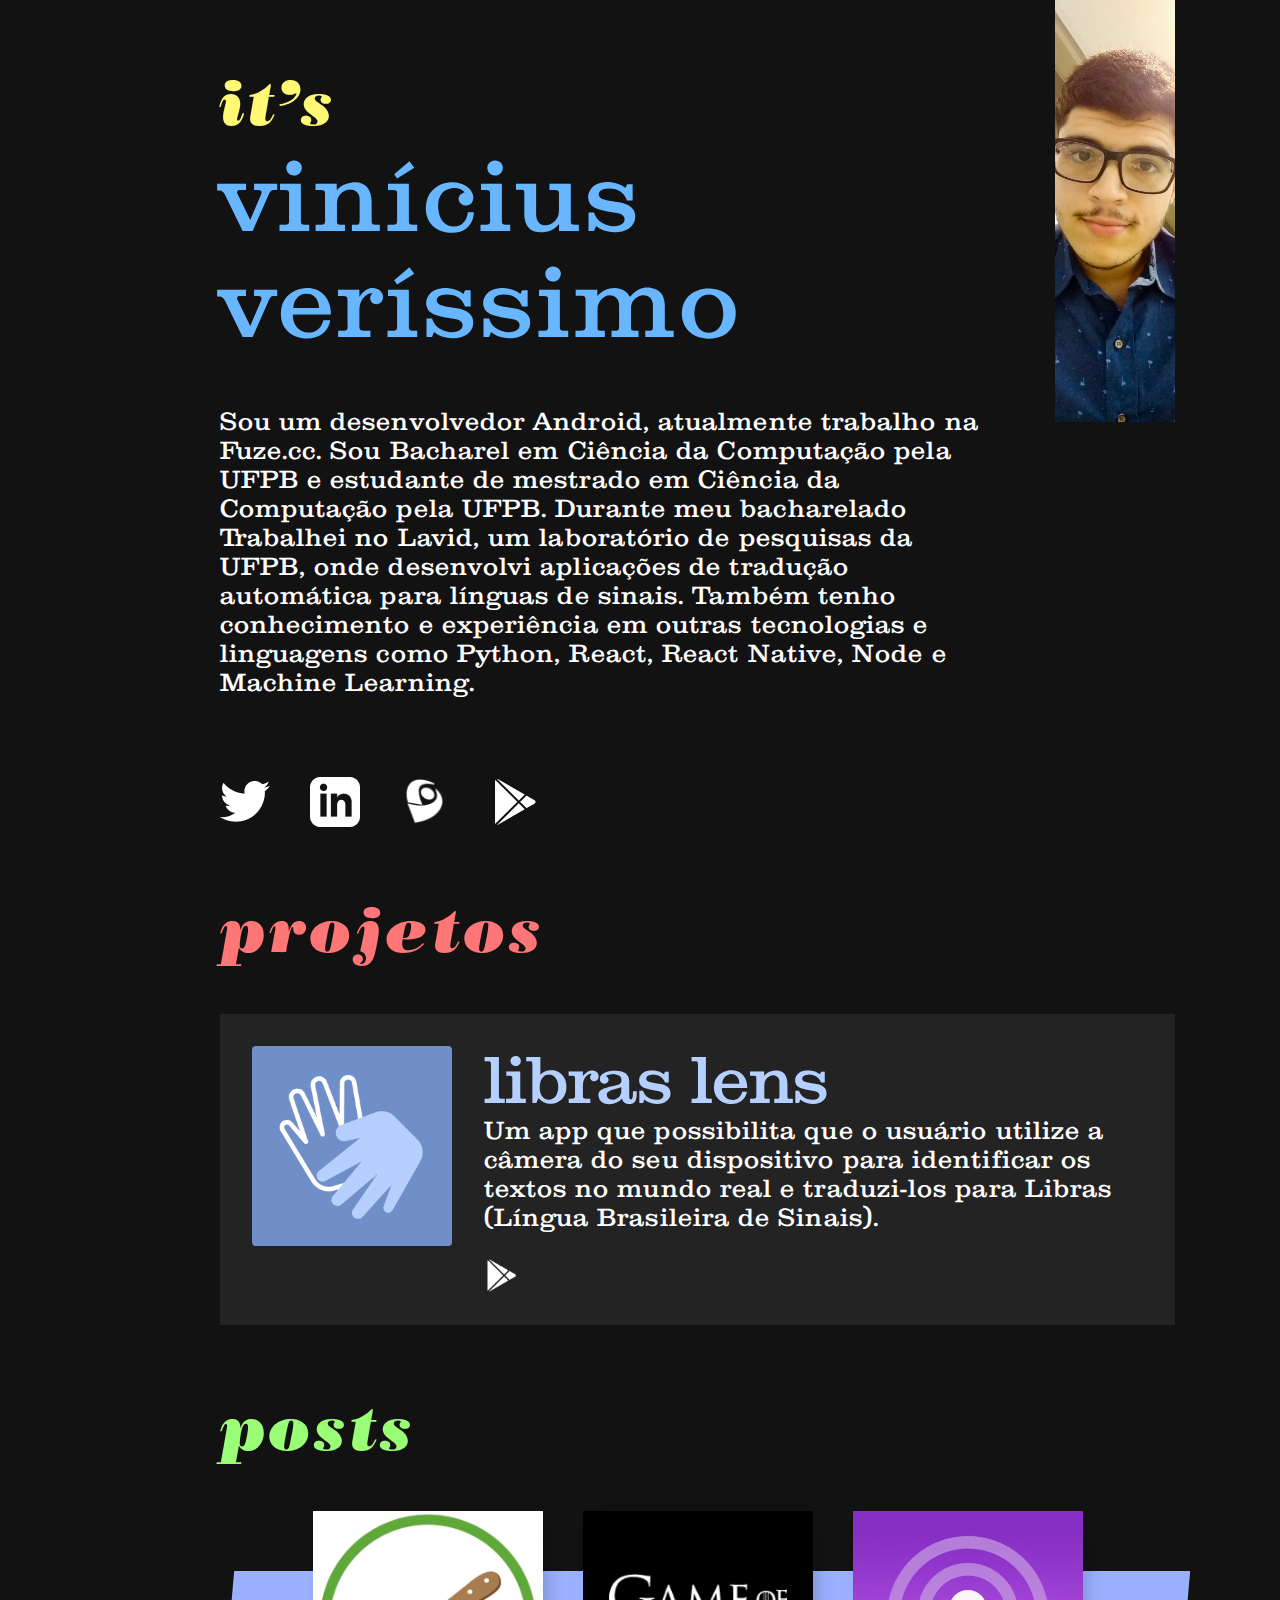
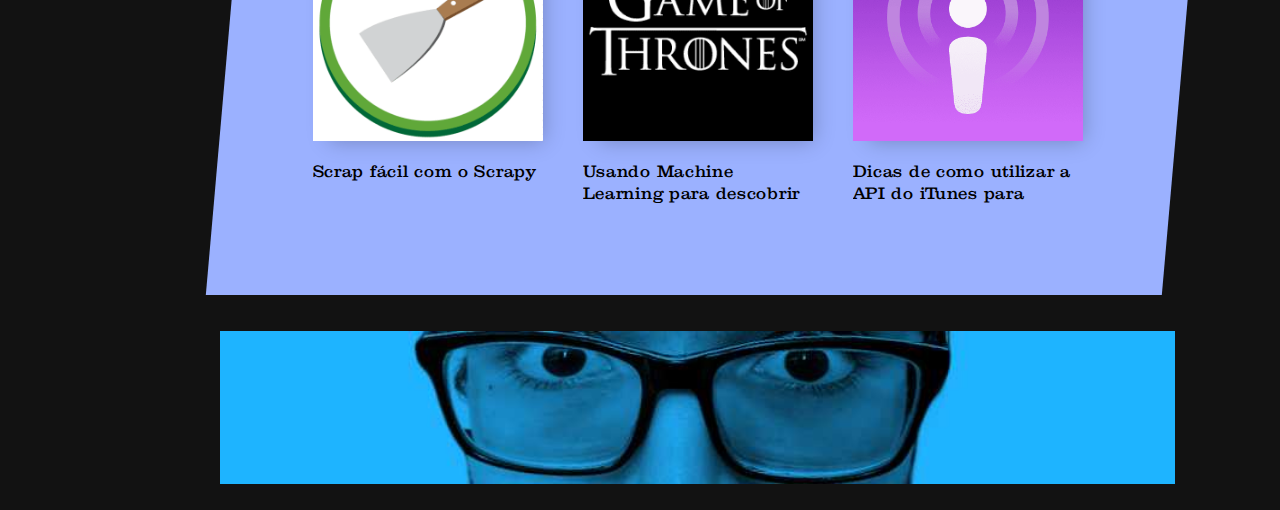
==== index.html @ 345290d4 "Update" ====
<!DOCTYPE html><html lang="pt-BR"><head><meta charSet="utf-8"/><meta http-equiv="x-ua-compatible" content="ie=edge"/><meta name="viewport" content="width=device-width, initial-scale=1, shrink-to-fit=no"/><style data-href="/styles.333ca7bdff7288436806.css">html{-ms-text-size-adjust:100%;-webkit-text-size-adjust:100%;font:112.5%/1.45em georgia,serif,sans-serif;box-sizing:border-box;overflow-y:scroll}body{margin:0;-webkit-font-smoothing:antialiased;-moz-osx-font-smoothing:grayscale;color:rgba(0,0,0,.8);font-family:georgia,serif;font-weight:400;word-wrap:break-word;-webkit-font-kerning:normal;font-kerning:normal;-ms-font-feature-settings:"kern","liga","clig","calt";font-feature-settings:"kern","liga","clig","calt";background-color:#121212}article,aside,details,figcaption,figure,footer,header,main,menu,nav,section,summary{display:block}audio,canvas,progress,video{display:inline-block}audio:not([controls]){display:none;height:0}progress{vertical-align:baseline}[hidden],template{display:none}a{background-color:transparent;-webkit-text-decoration-skip:objects}a:active,a:hover{outline-width:0}abbr[title]{border-bottom:1px dotted rgba(0,0,0,.5);cursor:help;text-decoration:none}b,strong{font-weight:inherit;font-weight:bolder}dfn{font-style:italic}h1{padding:0;margin:0 0 1.45rem;color:inherit;font-family:-apple-system,BlinkMacSystemFont,Segoe UI,Roboto,Oxygen,Ubuntu,Cantarell,Fira Sans,Droid Sans,Helvetica Neue,sans-serif;font-weight:700;text-rendering:optimizeLegibility;font-size:2.25rem;line-height:1.1}mark{background-color:#ff0;color:#000}small{font-size:80%}sub,sup{font-size:75%;line-height:0;position:relative;vertical-align:baseline}sub{bottom:-.25em}sup{top:-.5em}img{border-style:none;max-width:100%;padding:0;margin:0 0 1.45rem}svg:not(:root){overflow:hidden}code,kbd,pre,samp{font-family:monospace;font-size:1em}figure{padding:0;margin:0 0 1.45rem}hr{box-sizing:content-box;overflow:visible;padding:0;margin:0 0 calc(1.45rem - 1px);background:rgba(0,0,0,.2);border:none;height:1px}button,input,optgroup,select,textarea{font:inherit;margin:0}optgroup{font-weight:700}button,input{overflow:visible}button,select{text-transform:none}[type=reset],[type=submit],button,html [type=button]{-webkit-appearance:button}[type=button]::-moz-focus-inner,[type=reset]::-moz-focus-inner,[type=submit]::-moz-focus-inner,button::-moz-focus-inner{border-style:none;padding:0}[type=button]:-moz-focusring,[type=reset]:-moz-focusring,[type=submit]:-moz-focusring,button:-moz-focusring{outline:1px dotted ButtonText}fieldset{border:1px solid silver;padding:0;margin:0 0 1.45rem}legend{box-sizing:border-box;color:inherit;display:table;max-width:100%;padding:0;white-space:normal}textarea{overflow:auto}[type=checkbox],[type=radio]{box-sizing:border-box;padding:0}[type=number]::-webkit-inner-spin-button,[type=number]::-webkit-outer-spin-button{height:auto}[type=search]{-webkit-appearance:textfield;outline-offset:-2px}[type=search]::-webkit-search-cancel-button,[type=search]::-webkit-search-decoration{-webkit-appearance:none}::-webkit-input-placeholder{color:inherit;opacity:.54}::-webkit-file-upload-button{-webkit-appearance:button;font:inherit}*,:after,:before{box-sizing:inherit}h2{font-size:1.62671rem}h2,h3{padding:0;margin:0 0 1.45rem;color:inherit;font-family:-apple-system,BlinkMacSystemFont,Segoe UI,Roboto,Oxygen,Ubuntu,Cantarell,Fira Sans,Droid Sans,Helvetica Neue,sans-serif;font-weight:700;text-rendering:optimizeLegibility;line-height:1.1}h3{font-size:1.38316rem}h4{font-size:1rem}h4,h5{padding:0;margin:0 0 1.45rem;color:inherit;font-family:-apple-system,BlinkMacSystemFont,Segoe UI,Roboto,Oxygen,Ubuntu,Cantarell,Fira Sans,Droid Sans,Helvetica Neue,sans-serif;font-weight:700;text-rendering:optimizeLegibility;line-height:1.1}h5{font-size:.85028rem}h6{color:inherit;font-family:-apple-system,BlinkMacSystemFont,Segoe UI,Roboto,Oxygen,Ubuntu,Cantarell,Fira Sans,Droid Sans,Helvetica Neue,sans-serif;font-weight:700;text-rendering:optimizeLegibility;font-size:.78405rem;line-height:1.1}h6,hgroup{padding:0;margin:0 0 1.45rem}ol,ul{padding:0;margin:0 0 1.45rem 1.45rem;list-style-position:outside;list-style-image:none}dd,dl,p{padding:0}dd,dl,p,pre{margin:0 0 1.45rem}pre{font-size:.85rem;line-height:1.42;background:rgba(0,0,0,.04);border-radius:3px;overflow:auto;word-wrap:normal;padding:1.45rem}table{padding:0;margin:0 0 1.45rem;font-size:1rem;line-height:1.45rem;border-collapse:collapse;width:100%}blockquote{padding:0;margin:0 1.45rem 1.45rem}address,form,iframe,noscript{padding:0;margin:0 0 1.45rem}b,dt,strong,th{font-weight:700}li{margin-bottom:.725rem}ol li,ul li{padding-left:0}li>ol,li>ul{margin-left:1.45rem;margin-bottom:.725rem;margin-top:.725rem}blockquote :last-child,li :last-child,p :last-child{margin-bottom:0}li>p{margin-bottom:.725rem}code,kbd,samp{font-size:.85rem;line-height:1.45rem}abbr,acronym{border-bottom:1px dotted rgba(0,0,0,.5);cursor:help}td,th,thead{text-align:left}td,th{border-bottom:1px solid rgba(0,0,0,.12);font-feature-settings:"tnum";-moz-font-feature-settings:"tnum";-ms-font-feature-settings:"tnum";-webkit-font-feature-settings:"tnum";padding:.725rem .96667rem calc(.725rem - 1px)}td:first-child,th:first-child{padding-left:0}td:last-child,th:last-child{padding-right:0}code,tt{background-color:rgba(0,0,0,.04);border-radius:3px;font-family:SFMono-Regular,Consolas,Roboto Mono,Droid Sans Mono,Liberation Mono,Menlo,Courier,monospace;padding:.2em 0}pre code{background:none;line-height:1.42}code:after,code:before,tt:after,tt:before{letter-spacing:-.2em;content:" "}pre code:after,pre code:before,pre tt:after,pre tt:before{content:""}@media only screen and (max-width:480px){html{font-size:100%}}@font-face{font-family:BodoniPosterItalic;src:url(/static/Bodoni-Poster-Italic-384a50cfab0bea396c1a56c408af8485.otf)}@font-face{font-family:Clarendon;src:url(/static/Clarendon-Regular-7520a06ad78dbfb30cefdda76f27f235.otf)}.title{font-family:BodoniPosterItalic;font-size:64px;letter-spacing:.045em;margin-top:75px;margin-bottom:0}@media (max-width:770px){.title{font-size:10vw}}.description{font-family:Clarendon;font-style:normal;font-weight:500;font-size:24px;line-height:29px;letter-spacing:.045em;color:#fff;margin-top:50px;padding-right:75px}.header-container{display:flex;margin-right:85px;margin-left:200px;flex-direction:row-reverse}.content-container{display:inline-block}.photo{width:100%;height:100%;max-width:220px}.social-logo-container{display:flex;justify-content:left;flex-direction:row;flex-flow:row;flex-wrap:wrap;margin-top:60px}.content-section{margin-left:200px;margin-right:85px}.projects-container{display:flex;flex-direction:column}.posts-layout{width:100%;position:relative}.posts-background{width:100%;height:90%;background-color:#9bb1ff;position:absolute;top:100px;transform:rotate(-1deg);transform:skewX(-5deg)}.posts-container{padding-top:20px;padding-left:20px;padding-right:20px;display:flex;flex-direction:row;flex-wrap:wrap;justify-content:center}.footer-image{margin-top:100px}@media (max-width:770px){.photo{display:none}.header-container{margin-right:0;margin-left:20px}.description{font-size:5vw;line-height:5vw;padding-right:20px}.content-section{margin-left:20px;margin-right:20px}.posts-background{transform:skewX(-2deg)}}.name{font-family:Clarendon;font-style:normal;font-weight:500;font-size:96px;letter-spacing:.045em;margin-bottom:0}@media (max-width:770px){.name{font-size:14vw}}.social-logo{width:50px;height:100%;margin-right:40px;align-self:center;margin-top:20px}.social-logo:hover{cursor:pointer}.project-container{background-color:#232323;padding:32px;width:100%;margin-top:42px;justify-content:left}.project-image{width:200px;height:100%;float:left;margin-right:32px;margin-bottom:32px}.project-title{font-size:64px;margin-bottom:0}.project-description,.project-title{font-family:Clarendon;font-style:normal;font-weight:500}.project-description{font-size:24px;line-height:29px;letter-spacing:.045em;color:#fff}.project-source-logo{width:35px;height:35px}@media (max-width:770px){.project-container{flex-direction:column;align-items:center;justify-content:center;flex-wrap:wrap}.project-description-container{margin-left:0;margin-top:20px;width:100%}.project-title{font-size:10vw}.project-description{font-size:5vw;line-height:5vw;padding-right:20px}}.post-container{margin:20px 20px 0;text-decoration:none;position:relative}.post-container:hover{cursor:pointer}.post-cover{width:230px;height:230px;background-color:grey;box-shadow:8px 8px 20px -8px rgba(0,0,0,.25);overflow:hidden}.post-title{font-family:Clarendon;font-style:normal;font-weight:500;font-size:16px;line-height:22px;letter-spacing:.045em;color:#000;max-width:230px;max-height:44px;overflow:hidden;max-lines:2;margin-top:20px}</style><meta name="generator" content="Gatsby 2.24.67"/><title data-react-helmet="true">Portfolio | Vinícius Veríssimo</title><meta data-react-helmet="true" name="description" content="Esse é o meu site!"/><meta data-react-helmet="true" property="og:title" content="Portfolio"/><meta data-react-helmet="true" property="og:description" content="Esse é o meu site!"/><meta data-react-helmet="true" property="og:type" content="website"/><meta data-react-helmet="true" property="og:image" content="./images/footer.jpg"/><meta data-react-helmet="true" name="twitter:card" content="summary"/><meta data-react-helmet="true" name="twitter:creator" content="@vnicius"/><meta data-react-helmet="true" name="twitter:title" content="Portfolio"/><meta data-react-helmet="true" name="twitter:description" content="Esse é o meu site!"/><meta data-react-helmet="true" name="twitter:image" content="./images/footer.jpg"/><link rel="manifest" href="/manifest.webmanifest" crossorigin="anonymous"/><meta name="theme-color" content="#67B6FF"/><link rel="apple-touch-icon" sizes="48x48" href="/icons/icon-48x48.png"/><link rel="apple-touch-icon" sizes="72x72" href="/icons/icon-72x72.png"/><link rel="apple-touch-icon" sizes="96x96" href="/icons/icon-96x96.png"/><link rel="apple-touch-icon" sizes="144x144" href="/icons/icon-144x144.png"/><link rel="apple-touch-icon" sizes="192x192" href="/icons/icon-192x192.png"/><link rel="apple-touch-icon" sizes="256x256" href="/icons/icon-256x256.png"/><link rel="apple-touch-icon" sizes="384x384" href="/icons/icon-384x384.png"/><link rel="apple-touch-icon" sizes="512x512" href="/icons/icon-512x512.png"/><link as="script" rel="preload" href="/webpack-runtime-04c474b0927e4228d4e1.js"/><link as="script" rel="preload" href="/framework-d066f55745d479a55fde.js"/><link as="script" rel="preload" href="/app-652fd3df6da5a3348ed2.js"/><link as="script" rel="preload" href="/styles-e9d24b1846c7d6eb9685.js"/><link as="script" rel="preload" href="/commons-d973b91bb8f53f38789a.js"/><link as="script" rel="preload" href="/component---src-pages-index-js-4b599b52a8da92077d43.js"/><link as="fetch" rel="preload" href="/page-data/index/page-data.json" crossorigin="anonymous"/><link as="fetch" rel="preload" href="/page-data/sq/d/2773259851.json" crossorigin="anonymous"/><link as="fetch" rel="preload" href="/page-data/sq/d/2843918500.json" crossorigin="anonymous"/><link as="fetch" rel="preload" href="/page-data/sq/d/32046230.json" crossorigin="anonymous"/><link as="fetch" rel="preload" href="/page-data/sq/d/3649515864.json" crossorigin="anonymous"/><link as="fetch" rel="preload" href="/page-data/app-data.json" crossorigin="anonymous"/></head><body><div id="___gatsby"><div style="outline:none" tabindex="-1" id="gatsby-focus-wrapper"><div style="margin:0 auto;width:100%;padding:0 1.0875rem 1.45rem"><main><div class="header-container"><div class="photo gatsby-image-wrapper" style="position:relative;overflow:hidden"><div aria-hidden="true" style="width:100%;padding-bottom:350.9090909090909%"></div><img aria-hidden="true" src="[data-uri]" alt="" style="position:absolute;top:0;left:0;width:100%;height:100%;object-fit:cover;object-position:center;opacity:1;transition-delay:500ms"/><noscript><picture><source srcset="/static/d12061aaab36b1bff3058479280f980b/22d64/photo.jpg 55w,
/static/d12061aaab36b1bff3058479280f980b/31709/photo.jpg 110w,
/static/d12061aaab36b1bff3058479280f980b/0dc33/photo.jpg 220w" sizes="(max-width: 220px) 100vw, 220px" /><img loading="lazy" sizes="(max-width: 220px) 100vw, 220px" srcset="/static/d12061aaab36b1bff3058479280f980b/22d64/photo.jpg 55w,
/static/d12061aaab36b1bff3058479280f980b/31709/photo.jpg 110w,
/static/d12061aaab36b1bff3058479280f980b/0dc33/photo.jpg 220w" src="/static/d12061aaab36b1bff3058479280f980b/0dc33/photo.jpg" alt="" style="position:absolute;top:0;left:0;opacity:1;width:100%;height:100%;object-fit:cover;object-position:center"/></picture></noscript></div><div class="content-container"><h1 class="title" style="color:#fff975">it’s</h1><h2 class="name" style="color:#67b6ff">vinícius</h2><h2 class="name" style="color:#67b6ff">veríssimo</h2><p class="description">Sou um desenvolvedor Android, atualmente trabalho na Fuze.cc. Sou
  Bacharel em Ciência da Computação pela UFPB e estudante de mestrado em Ciência da Computação pela UFPB. Durante meu bacharelado
  Trabalhei no Lavid, um laboratório de pesquisas da UFPB, onde desenvolvi
  aplicações de tradução automática para línguas de sinais. Também tenho
  conhecimento e experiência em outras tecnologias e linguagens como
  Python, React, React Native, Node e Machine Learning.</p><div class="social-logo-container"><a href="https://twitter.com/devnicius" class="social-logo" alt="twitter"><div class=" gatsby-image-wrapper" style="position:relative;overflow:hidden"><div aria-hidden="true" style="width:100%;padding-bottom:82%"></div><img aria-hidden="true" src="[data-uri]" alt="" style="position:absolute;top:0;left:0;width:100%;height:100%;object-fit:cover;object-position:center;opacity:1;transition-delay:500ms"/><noscript><picture><source srcset="/static/6d2347847578ef7e61ea333019b5888e/ef958/twitter.png 50w" sizes="(max-width: 50px) 100vw, 50px" /><img loading="lazy" sizes="(max-width: 50px) 100vw, 50px" srcset="/static/6d2347847578ef7e61ea333019b5888e/ef958/twitter.png 50w" src="/static/6d2347847578ef7e61ea333019b5888e/ef958/twitter.png" alt="" style="position:absolute;top:0;left:0;opacity:1;width:100%;height:100%;object-fit:cover;object-position:center"/></picture></noscript></div></a><a href="https://www.linkedin.com/in/vinicius-matheus/" class="social-logo" alt="LinkedIn"><div class=" gatsby-image-wrapper" style="position:relative;overflow:hidden"><div aria-hidden="true" style="width:100%;padding-bottom:100%"></div><img aria-hidden="true" src="[data-uri]" alt="" style="position:absolute;top:0;left:0;width:100%;height:100%;object-fit:cover;object-position:center;opacity:1;transition-delay:500ms"/><noscript><picture><source srcset="/static/6bf81bf45eed31676547378baf9c0046/ef958/linkedin.png 50w" sizes="(max-width: 50px) 100vw, 50px" /><img loading="lazy" sizes="(max-width: 50px) 100vw, 50px" srcset="/static/6bf81bf45eed31676547378baf9c0046/ef958/linkedin.png 50w" src="/static/6bf81bf45eed31676547378baf9c0046/ef958/linkedin.png" alt="" style="position:absolute;top:0;left:0;opacity:1;width:100%;height:100%;object-fit:cover;object-position:center"/></picture></noscript></div></a><a href="http://lattes.cnpq.br/9948718867356003" class="social-logo" alt="Lattes"><div class=" gatsby-image-wrapper" style="position:relative;overflow:hidden"><div aria-hidden="true" style="width:100%;padding-bottom:100%"></div><img aria-hidden="true" src="[data-uri]" alt="" style="position:absolute;top:0;left:0;width:100%;height:100%;object-fit:cover;object-position:center;opacity:1;transition-delay:500ms"/><noscript><picture><source srcset="/static/edabdd195c423b5ac093bc66b5080b57/16989/lattes.png 52w" sizes="(max-width: 52px) 100vw, 52px" /><img loading="lazy" sizes="(max-width: 52px) 100vw, 52px" srcset="/static/edabdd195c423b5ac093bc66b5080b57/16989/lattes.png 52w" src="/static/edabdd195c423b5ac093bc66b5080b57/16989/lattes.png" alt="" style="position:absolute;top:0;left:0;opacity:1;width:100%;height:100%;object-fit:cover;object-position:center"/></picture></noscript></div></a><a href="https://play.google.com/store/apps/dev?id=8650227152591752627" class="social-logo" alt="Google Play"><div class=" gatsby-image-wrapper" style="position:relative;overflow:hidden"><div aria-hidden="true" style="width:100%;padding-bottom:100%"></div><img aria-hidden="true" src="[data-uri]" alt="" style="position:absolute;top:0;left:0;width:100%;height:100%;object-fit:cover;object-position:center;opacity:1;transition-delay:500ms"/><noscript><picture><source srcset="/static/7f1420a7ecb347b4d8aeab448e477834/ef958/google-play.png 50w" sizes="(max-width: 50px) 100vw, 50px" /><img loading="lazy" sizes="(max-width: 50px) 100vw, 50px" srcset="/static/7f1420a7ecb347b4d8aeab448e477834/ef958/google-play.png 50w" src="/static/7f1420a7ecb347b4d8aeab448e477834/ef958/google-play.png" alt="" style="position:absolute;top:0;left:0;opacity:1;width:100%;height:100%;object-fit:cover;object-position:center"/></picture></noscript></div></a></div></div></div><div class="content-section"><h1 class="title" style="color:#FF7676">projetos</h1><div class="projects-container"><div class="project-container"><div class="project-image gatsby-image-wrapper" style="position:relative;overflow:hidden"><div aria-hidden="true" style="width:100%;padding-bottom:100%"></div><img aria-hidden="true" src="[data-uri]" alt="" style="position:absolute;top:0;left:0;width:100%;height:100%;object-fit:cover;object-position:center;opacity:1;transition-delay:500ms"/><noscript><picture><source srcset="/static/2bad215d7b9a7063526a76c1571d3459/69585/libraslens.png 200w,
/static/2bad215d7b9a7063526a76c1571d3459/34167/libraslens.png 290w" sizes="(max-width: 290px) 100vw, 290px" /><img loading="lazy" sizes="(max-width: 290px) 100vw, 290px" srcset="/static/2bad215d7b9a7063526a76c1571d3459/69585/libraslens.png 200w,
/static/2bad215d7b9a7063526a76c1571d3459/34167/libraslens.png 290w" src="/static/2bad215d7b9a7063526a76c1571d3459/34167/libraslens.png" alt="" style="position:absolute;top:0;left:0;opacity:1;width:100%;height:100%;object-fit:cover;object-position:center"/></picture></noscript></div><div class="project-description-container"><h2 class="project-title" style="color:#B5CFFF">libras lens</h2><p class="project-description">Um app que possibilita que o usuário utilize a câmera do seu dispositivo para identificar os textos no mundo real e traduzi-los para Libras (Língua Brasileira de Sinais).</p><a href="https://play.google.com/store/apps/details?id=com.libraslens" alt="Google Play"><div class="project-source-logo gatsby-image-wrapper" style="position:relative;overflow:hidden"><div aria-hidden="true" style="width:100%;padding-bottom:100%"></div><img aria-hidden="true" src="[data-uri]" alt="" style="position:absolute;top:0;left:0;width:100%;height:100%;object-fit:cover;object-position:center;opacity:1;transition-delay:500ms"/><noscript><picture><source srcset="/static/7f1420a7ecb347b4d8aeab448e477834/ef958/google-play.png 50w" sizes="(max-width: 50px) 100vw, 50px" /><img loading="lazy" sizes="(max-width: 50px) 100vw, 50px" srcset="/static/7f1420a7ecb347b4d8aeab448e477834/ef958/google-play.png 50w" src="/static/7f1420a7ecb347b4d8aeab448e477834/ef958/google-play.png" alt="" style="position:absolute;top:0;left:0;opacity:1;width:100%;height:100%;object-fit:cover;object-position:center"/></picture></noscript></div></a></div></div></div></div><div class="content-section"><h1 class="title" style="color:#9AFF76">posts</h1><div class="posts-layout"><div class="posts-background"></div><div class="posts-container"><a class="post-container" href="https://medium.com/@vnicius/scrap-f%C3%A1cil-com-o-scrapy-7ae8e48a6e34"><div class="post-cover"><div class=" gatsby-image-wrapper" style="position:relative;overflow:hidden"><div aria-hidden="true" style="width:100%;padding-bottom:100%"></div><img aria-hidden="true" src="[data-uri]" alt="" style="position:absolute;top:0;left:0;width:100%;height:100%;object-fit:cover;object-position:center;opacity:1;transition-delay:500ms"/><noscript><picture><source srcset="/static/bebed0bc947c788e83eb709e9fe519f9/69585/scrapy.png 200w,
/static/bebed0bc947c788e83eb709e9fe519f9/497c6/scrapy.png 400w,
/static/bebed0bc947c788e83eb709e9fe519f9/bc59e/scrapy.png 512w" sizes="(max-width: 512px) 100vw, 512px" /><img loading="lazy" sizes="(max-width: 512px) 100vw, 512px" srcset="/static/bebed0bc947c788e83eb709e9fe519f9/69585/scrapy.png 200w,
/static/bebed0bc947c788e83eb709e9fe519f9/497c6/scrapy.png 400w,
/static/bebed0bc947c788e83eb709e9fe519f9/bc59e/scrapy.png 512w" src="/static/bebed0bc947c788e83eb709e9fe519f9/bc59e/scrapy.png" alt="" style="position:absolute;top:0;left:0;opacity:1;width:100%;height:100%;object-fit:cover;object-position:center"/></picture></noscript></div></div><h3 class="post-title">Scrap fácil com o Scrapy</h3></a><a class="post-container" href="https://medium.com/@vnicius/usando-machine-learning-para-descobrir-at%C3%A9-quando-voc%C3%AA-viveria-em-got-9c31df8bf8d3"><div class="post-cover"><div class=" gatsby-image-wrapper" style="position:relative;overflow:hidden"><div aria-hidden="true" style="width:100%;padding-bottom:100%"></div><img aria-hidden="true" src="[data-uri]" alt="" style="position:absolute;top:0;left:0;width:100%;height:100%;object-fit:cover;object-position:center;opacity:1;transition-delay:500ms"/><noscript><picture><source srcset="/static/8d68fddaf60dc0a6a62cf48fe1fe5177/69585/got.png 200w,
/static/8d68fddaf60dc0a6a62cf48fe1fe5177/61fd6/got.png 256w" sizes="(max-width: 256px) 100vw, 256px" /><img loading="lazy" sizes="(max-width: 256px) 100vw, 256px" srcset="/static/8d68fddaf60dc0a6a62cf48fe1fe5177/69585/got.png 200w,
/static/8d68fddaf60dc0a6a62cf48fe1fe5177/61fd6/got.png 256w" src="/static/8d68fddaf60dc0a6a62cf48fe1fe5177/61fd6/got.png" alt="" style="position:absolute;top:0;left:0;opacity:1;width:100%;height:100%;object-fit:cover;object-position:center"/></picture></noscript></div></div><h3 class="post-title">Usando Machine Learning para descobrir até quando você viveria em GoT</h3></a><a class="post-container" href="https://medium.com/@vnicius/dicas-de-como-utilizar-a-api-do-itunes-para-construir-um-agregador-de-podcasts-e0cf55b35cf7"><div class="post-cover"><div class=" gatsby-image-wrapper" style="position:relative;overflow:hidden"><div aria-hidden="true" style="width:100%;padding-bottom:100%"></div><img aria-hidden="true" src="[data-uri]" alt="" style="position:absolute;top:0;left:0;width:100%;height:100%;object-fit:cover;object-position:center;opacity:1;transition-delay:500ms"/><noscript><picture><source srcset="/static/cdf89ec28ad50a04d72ad3f929beb716/69585/itunes.png 200w,
/static/cdf89ec28ad50a04d72ad3f929beb716/497c6/itunes.png 400w,
/static/cdf89ec28ad50a04d72ad3f929beb716/ee604/itunes.png 800w,
/static/cdf89ec28ad50a04d72ad3f929beb716/a8378/itunes.png 1024w" sizes="(max-width: 800px) 100vw, 800px" /><img loading="lazy" sizes="(max-width: 800px) 100vw, 800px" srcset="/static/cdf89ec28ad50a04d72ad3f929beb716/69585/itunes.png 200w,
/static/cdf89ec28ad50a04d72ad3f929beb716/497c6/itunes.png 400w,
/static/cdf89ec28ad50a04d72ad3f929beb716/ee604/itunes.png 800w,
/static/cdf89ec28ad50a04d72ad3f929beb716/a8378/itunes.png 1024w" src="/static/cdf89ec28ad50a04d72ad3f929beb716/ee604/itunes.png" alt="" style="position:absolute;top:0;left:0;opacity:1;width:100%;height:100%;object-fit:cover;object-position:center"/></picture></noscript></div></div><h3 class="post-title">Dicas de como utilizar a API do iTunes para construir um agregador de podcasts</h3></a></div></div></div><footer class="content-section"><div class="footer-image gatsby-image-wrapper" style="position:relative;overflow:hidden"><div aria-hidden="true" style="width:100%;padding-bottom:16%"></div><img aria-hidden="true" src="[data-uri]" alt="" style="position:absolute;top:0;left:0;width:100%;height:100%;object-fit:cover;object-position:center;opacity:1;transition-delay:500ms"/><noscript><picture><source srcset="/static/0b4780c0448645e7159d69fb2c342f32/f836f/footer.jpg 200w,
/static/0b4780c0448645e7159d69fb2c342f32/2244e/footer.jpg 400w,
/static/0b4780c0448645e7159d69fb2c342f32/14b42/footer.jpg 800w,
/static/0b4780c0448645e7159d69fb2c342f32/47498/footer.jpg 1200w,
/static/0b4780c0448645e7159d69fb2c342f32/ec6c5/footer.jpg 1280w" sizes="(max-width: 800px) 100vw, 800px" /><img loading="lazy" sizes="(max-width: 800px) 100vw, 800px" srcset="/static/0b4780c0448645e7159d69fb2c342f32/f836f/footer.jpg 200w,
/static/0b4780c0448645e7159d69fb2c342f32/2244e/footer.jpg 400w,
/static/0b4780c0448645e7159d69fb2c342f32/14b42/footer.jpg 800w,
/static/0b4780c0448645e7159d69fb2c342f32/47498/footer.jpg 1200w,
/static/0b4780c0448645e7159d69fb2c342f32/ec6c5/footer.jpg 1280w" src="/static/0b4780c0448645e7159d69fb2c342f32/14b42/footer.jpg" alt="" style="position:absolute;top:0;left:0;opacity:1;width:100%;height:100%;object-fit:cover;object-position:center"/></picture></noscript></div></footer></main></div></div><div id="gatsby-announcer" style="position:absolute;top:0;width:1px;height:1px;padding:0;overflow:hidden;clip:rect(0, 0, 0, 0);white-space:nowrap;border:0" aria-live="assertive" aria-atomic="true"></div></div><script id="gatsby-script-loader">/*<![CDATA[*/window.pagePath="/";/*]]>*/</script><script id="gatsby-chunk-mapping">/*<![CDATA[*/window.___chunkMapping={"polyfill":["/polyfill-b132e2ea0c7c5efc0bc8.js"],"app":["/app-652fd3df6da5a3348ed2.js"],"component---src-pages-404-js":["/component---src-pages-404-js-13fa7886afd1c6d8c38e.js"],"component---src-pages-index-js":["/component---src-pages-index-js-4b599b52a8da92077d43.js"]};/*]]>*/</script><script src="/polyfill-b132e2ea0c7c5efc0bc8.js" nomodule=""></script><script src="/component---src-pages-index-js-4b599b52a8da92077d43.js" async=""></script><script src="/commons-d973b91bb8f53f38789a.js" async=""></script><script src="/styles-e9d24b1846c7d6eb9685.js" async=""></script><script src="/app-652fd3df6da5a3348ed2.js" async=""></script><script src="/framework-d066f55745d479a55fde.js" async=""></script><script src="/webpack-runtime-04c474b0927e4228d4e1.js" async=""></script></body></html>
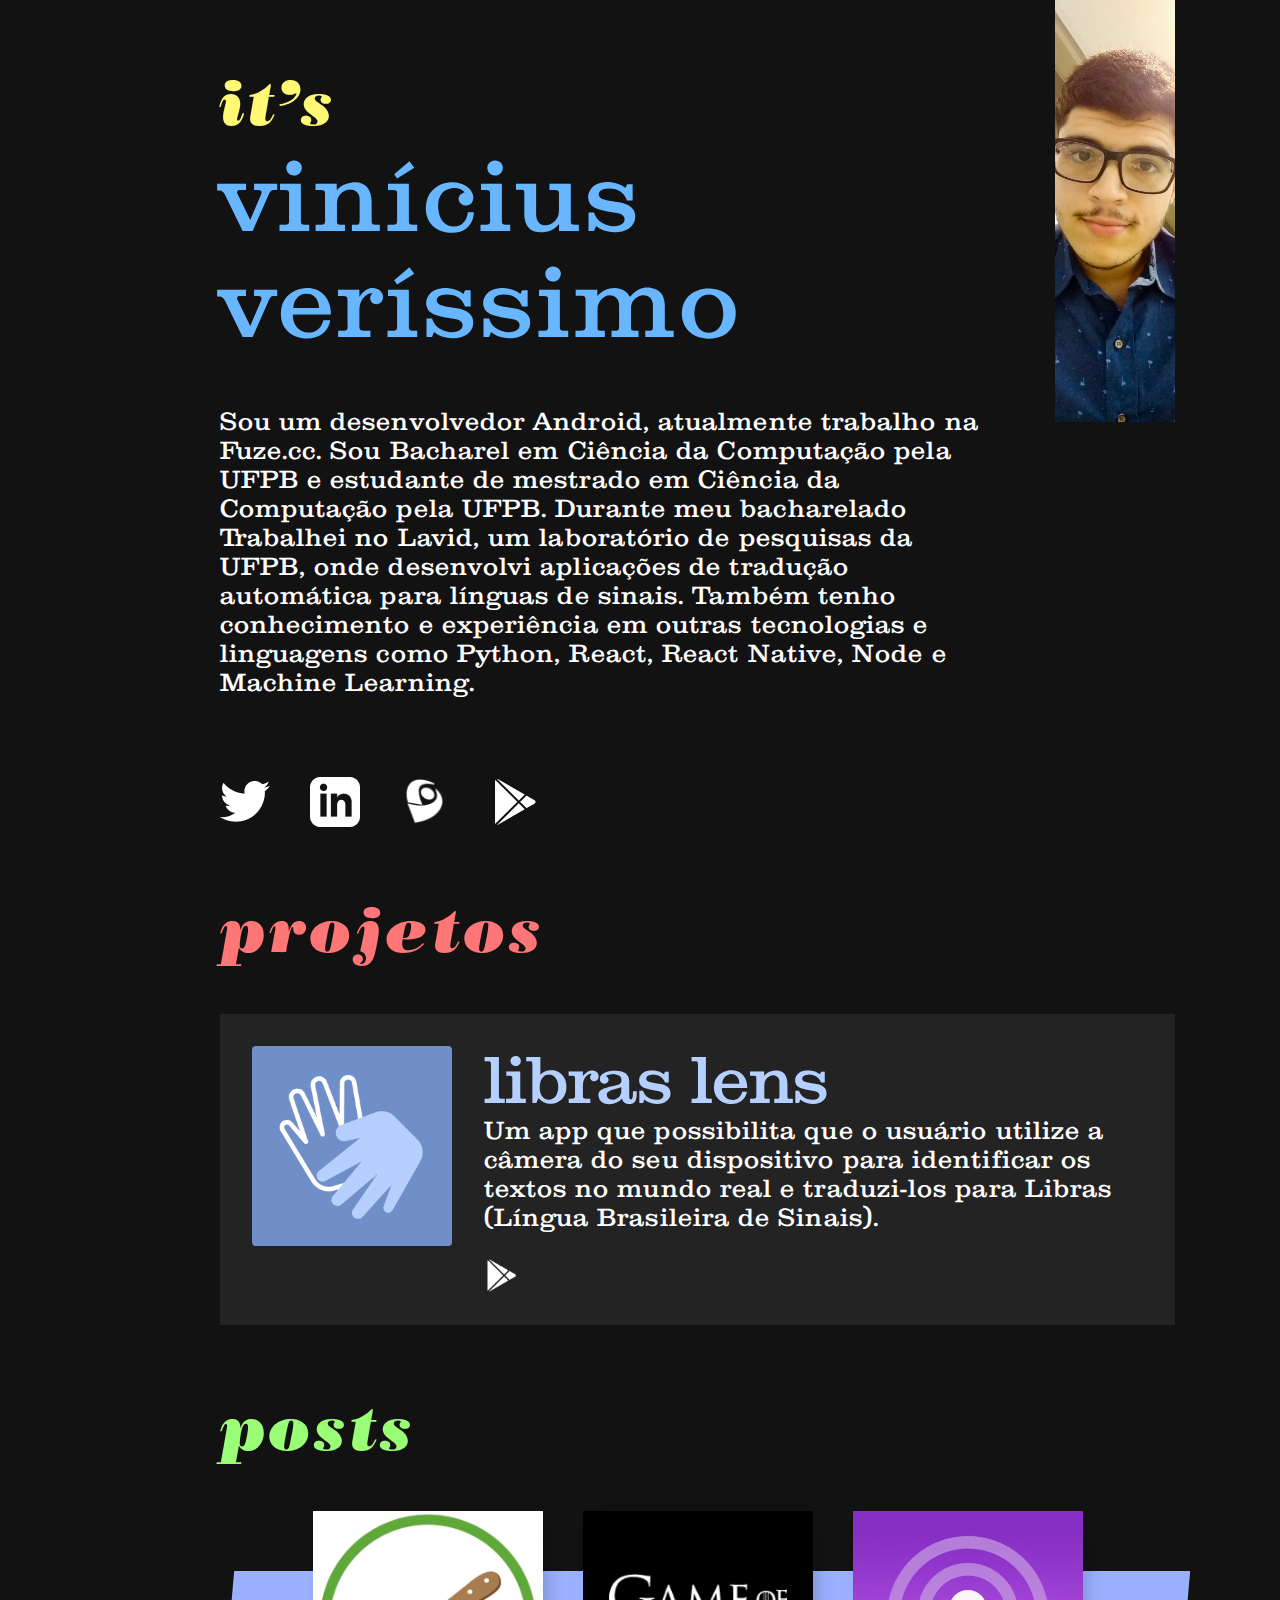
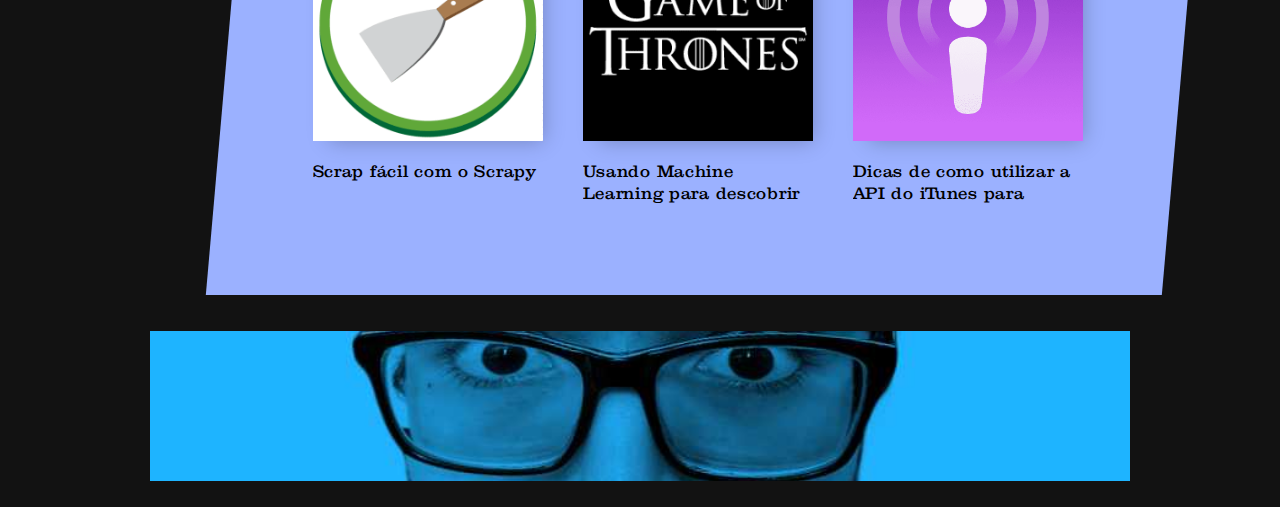
==== commit 8bc6694b: "Update" ====
--- a/index.html
+++ b/index.html
@@ -1,4 +1,4 @@
-<!DOCTYPE html><html lang="pt-BR"><head><meta charSet="utf-8"/><meta http-equiv="x-ua-compatible" content="ie=edge"/><meta name="viewport" content="width=device-width, initial-scale=1, shrink-to-fit=no"/><style data-href="/styles.333ca7bdff7288436806.css">html{-ms-text-size-adjust:100%;-webkit-text-size-adjust:100%;font:112.5%/1.45em georgia,serif,sans-serif;box-sizing:border-box;overflow-y:scroll}body{margin:0;-webkit-font-smoothing:antialiased;-moz-osx-font-smoothing:grayscale;color:rgba(0,0,0,.8);font-family:georgia,serif;font-weight:400;word-wrap:break-word;-webkit-font-kerning:normal;font-kerning:normal;-ms-font-feature-settings:"kern","liga","clig","calt";font-feature-settings:"kern","liga","clig","calt";background-color:#121212}article,aside,details,figcaption,figure,footer,header,main,menu,nav,section,summary{display:block}audio,canvas,progress,video{display:inline-block}audio:not([controls]){display:none;height:0}progress{vertical-align:baseline}[hidden],template{display:none}a{background-color:transparent;-webkit-text-decoration-skip:objects}a:active,a:hover{outline-width:0}abbr[title]{border-bottom:1px dotted rgba(0,0,0,.5);cursor:help;text-decoration:none}b,strong{font-weight:inherit;font-weight:bolder}dfn{font-style:italic}h1{padding:0;margin:0 0 1.45rem;color:inherit;font-family:-apple-system,BlinkMacSystemFont,Segoe UI,Roboto,Oxygen,Ubuntu,Cantarell,Fira Sans,Droid Sans,Helvetica Neue,sans-serif;font-weight:700;text-rendering:optimizeLegibility;font-size:2.25rem;line-height:1.1}mark{background-color:#ff0;color:#000}small{font-size:80%}sub,sup{font-size:75%;line-height:0;position:relative;vertical-align:baseline}sub{bottom:-.25em}sup{top:-.5em}img{border-style:none;max-width:100%;padding:0;margin:0 0 1.45rem}svg:not(:root){overflow:hidden}code,kbd,pre,samp{font-family:monospace;font-size:1em}figure{padding:0;margin:0 0 1.45rem}hr{box-sizing:content-box;overflow:visible;padding:0;margin:0 0 calc(1.45rem - 1px);background:rgba(0,0,0,.2);border:none;height:1px}button,input,optgroup,select,textarea{font:inherit;margin:0}optgroup{font-weight:700}button,input{overflow:visible}button,select{text-transform:none}[type=reset],[type=submit],button,html [type=button]{-webkit-appearance:button}[type=button]::-moz-focus-inner,[type=reset]::-moz-focus-inner,[type=submit]::-moz-focus-inner,button::-moz-focus-inner{border-style:none;padding:0}[type=button]:-moz-focusring,[type=reset]:-moz-focusring,[type=submit]:-moz-focusring,button:-moz-focusring{outline:1px dotted ButtonText}fieldset{border:1px solid silver;padding:0;margin:0 0 1.45rem}legend{box-sizing:border-box;color:inherit;display:table;max-width:100%;padding:0;white-space:normal}textarea{overflow:auto}[type=checkbox],[type=radio]{box-sizing:border-box;padding:0}[type=number]::-webkit-inner-spin-button,[type=number]::-webkit-outer-spin-button{height:auto}[type=search]{-webkit-appearance:textfield;outline-offset:-2px}[type=search]::-webkit-search-cancel-button,[type=search]::-webkit-search-decoration{-webkit-appearance:none}::-webkit-input-placeholder{color:inherit;opacity:.54}::-webkit-file-upload-button{-webkit-appearance:button;font:inherit}*,:after,:before{box-sizing:inherit}h2{font-size:1.62671rem}h2,h3{padding:0;margin:0 0 1.45rem;color:inherit;font-family:-apple-system,BlinkMacSystemFont,Segoe UI,Roboto,Oxygen,Ubuntu,Cantarell,Fira Sans,Droid Sans,Helvetica Neue,sans-serif;font-weight:700;text-rendering:optimizeLegibility;line-height:1.1}h3{font-size:1.38316rem}h4{font-size:1rem}h4,h5{padding:0;margin:0 0 1.45rem;color:inherit;font-family:-apple-system,BlinkMacSystemFont,Segoe UI,Roboto,Oxygen,Ubuntu,Cantarell,Fira Sans,Droid Sans,Helvetica Neue,sans-serif;font-weight:700;text-rendering:optimizeLegibility;line-height:1.1}h5{font-size:.85028rem}h6{color:inherit;font-family:-apple-system,BlinkMacSystemFont,Segoe UI,Roboto,Oxygen,Ubuntu,Cantarell,Fira Sans,Droid Sans,Helvetica Neue,sans-serif;font-weight:700;text-rendering:optimizeLegibility;font-size:.78405rem;line-height:1.1}h6,hgroup{padding:0;margin:0 0 1.45rem}ol,ul{padding:0;margin:0 0 1.45rem 1.45rem;list-style-position:outside;list-style-image:none}dd,dl,p{padding:0}dd,dl,p,pre{margin:0 0 1.45rem}pre{font-size:.85rem;line-height:1.42;background:rgba(0,0,0,.04);border-radius:3px;overflow:auto;word-wrap:normal;padding:1.45rem}table{padding:0;margin:0 0 1.45rem;font-size:1rem;line-height:1.45rem;border-collapse:collapse;width:100%}blockquote{padding:0;margin:0 1.45rem 1.45rem}address,form,iframe,noscript{padding:0;margin:0 0 1.45rem}b,dt,strong,th{font-weight:700}li{margin-bottom:.725rem}ol li,ul li{padding-left:0}li>ol,li>ul{margin-left:1.45rem;margin-bottom:.725rem;margin-top:.725rem}blockquote :last-child,li :last-child,p :last-child{margin-bottom:0}li>p{margin-bottom:.725rem}code,kbd,samp{font-size:.85rem;line-height:1.45rem}abbr,acronym{border-bottom:1px dotted rgba(0,0,0,.5);cursor:help}td,th,thead{text-align:left}td,th{border-bottom:1px solid rgba(0,0,0,.12);font-feature-settings:"tnum";-moz-font-feature-settings:"tnum";-ms-font-feature-settings:"tnum";-webkit-font-feature-settings:"tnum";padding:.725rem .96667rem calc(.725rem - 1px)}td:first-child,th:first-child{padding-left:0}td:last-child,th:last-child{padding-right:0}code,tt{background-color:rgba(0,0,0,.04);border-radius:3px;font-family:SFMono-Regular,Consolas,Roboto Mono,Droid Sans Mono,Liberation Mono,Menlo,Courier,monospace;padding:.2em 0}pre code{background:none;line-height:1.42}code:after,code:before,tt:after,tt:before{letter-spacing:-.2em;content:" "}pre code:after,pre code:before,pre tt:after,pre tt:before{content:""}@media only screen and (max-width:480px){html{font-size:100%}}@font-face{font-family:BodoniPosterItalic;src:url(/static/Bodoni-Poster-Italic-384a50cfab0bea396c1a56c408af8485.otf)}@font-face{font-family:Clarendon;src:url(/static/Clarendon-Regular-7520a06ad78dbfb30cefdda76f27f235.otf)}.title{font-family:BodoniPosterItalic;font-size:64px;letter-spacing:.045em;margin-top:75px;margin-bottom:0}@media (max-width:770px){.title{font-size:10vw}}.description{font-family:Clarendon;font-style:normal;font-weight:500;font-size:24px;line-height:29px;letter-spacing:.045em;color:#fff;margin-top:50px;padding-right:75px}.header-container{display:flex;margin-right:85px;margin-left:200px;flex-direction:row-reverse}.content-container{display:inline-block}.photo{width:100%;height:100%;max-width:220px}.social-logo-container{display:flex;justify-content:left;flex-direction:row;flex-flow:row;flex-wrap:wrap;margin-top:60px}.content-section{margin-left:200px;margin-right:85px}.projects-container{display:flex;flex-direction:column}.posts-layout{width:100%;position:relative}.posts-background{width:100%;height:90%;background-color:#9bb1ff;position:absolute;top:100px;transform:rotate(-1deg);transform:skewX(-5deg)}.posts-container{padding-top:20px;padding-left:20px;padding-right:20px;display:flex;flex-direction:row;flex-wrap:wrap;justify-content:center}.footer-image{margin-top:100px}@media (max-width:770px){.photo{display:none}.header-container{margin-right:0;margin-left:20px}.description{font-size:5vw;line-height:5vw;padding-right:20px}.content-section{margin-left:20px;margin-right:20px}.posts-background{transform:skewX(-2deg)}}.name{font-family:Clarendon;font-style:normal;font-weight:500;font-size:96px;letter-spacing:.045em;margin-bottom:0}@media (max-width:770px){.name{font-size:14vw}}.social-logo{width:50px;height:100%;margin-right:40px;align-self:center;margin-top:20px}.social-logo:hover{cursor:pointer}.project-container{background-color:#232323;padding:32px;width:100%;margin-top:42px;justify-content:left}.project-image{width:200px;height:100%;float:left;margin-right:32px;margin-bottom:32px}.project-title{font-size:64px;margin-bottom:0}.project-description,.project-title{font-family:Clarendon;font-style:normal;font-weight:500}.project-description{font-size:24px;line-height:29px;letter-spacing:.045em;color:#fff}.project-source-logo{width:35px;height:35px}@media (max-width:770px){.project-container{flex-direction:column;align-items:center;justify-content:center;flex-wrap:wrap}.project-description-container{margin-left:0;margin-top:20px;width:100%}.project-title{font-size:10vw}.project-description{font-size:5vw;line-height:5vw;padding-right:20px}}.post-container{margin:20px 20px 0;text-decoration:none;position:relative}.post-container:hover{cursor:pointer}.post-cover{width:230px;height:230px;background-color:grey;box-shadow:8px 8px 20px -8px rgba(0,0,0,.25);overflow:hidden}.post-title{font-family:Clarendon;font-style:normal;font-weight:500;font-size:16px;line-height:22px;letter-spacing:.045em;color:#000;max-width:230px;max-height:44px;overflow:hidden;max-lines:2;margin-top:20px}</style><meta name="generator" content="Gatsby 2.24.67"/><title data-react-helmet="true">Portfolio | Vinícius Veríssimo</title><meta data-react-helmet="true" name="description" content="Esse é o meu site!"/><meta data-react-helmet="true" property="og:title" content="Portfolio"/><meta data-react-helmet="true" property="og:description" content="Esse é o meu site!"/><meta data-react-helmet="true" property="og:type" content="website"/><meta data-react-helmet="true" property="og:image" content="./images/footer.jpg"/><meta data-react-helmet="true" name="twitter:card" content="summary"/><meta data-react-helmet="true" name="twitter:creator" content="@vnicius"/><meta data-react-helmet="true" name="twitter:title" content="Portfolio"/><meta data-react-helmet="true" name="twitter:description" content="Esse é o meu site!"/><meta data-react-helmet="true" name="twitter:image" content="./images/footer.jpg"/><link rel="manifest" href="/manifest.webmanifest" crossorigin="anonymous"/><meta name="theme-color" content="#67B6FF"/><link rel="apple-touch-icon" sizes="48x48" href="/icons/icon-48x48.png"/><link rel="apple-touch-icon" sizes="72x72" href="/icons/icon-72x72.png"/><link rel="apple-touch-icon" sizes="96x96" href="/icons/icon-96x96.png"/><link rel="apple-touch-icon" sizes="144x144" href="/icons/icon-144x144.png"/><link rel="apple-touch-icon" sizes="192x192" href="/icons/icon-192x192.png"/><link rel="apple-touch-icon" sizes="256x256" href="/icons/icon-256x256.png"/><link rel="apple-touch-icon" sizes="384x384" href="/icons/icon-384x384.png"/><link rel="apple-touch-icon" sizes="512x512" href="/icons/icon-512x512.png"/><link as="script" rel="preload" href="/webpack-runtime-04c474b0927e4228d4e1.js"/><link as="script" rel="preload" href="/framework-d066f55745d479a55fde.js"/><link as="script" rel="preload" href="/app-652fd3df6da5a3348ed2.js"/><link as="script" rel="preload" href="/styles-e9d24b1846c7d6eb9685.js"/><link as="script" rel="preload" href="/commons-d973b91bb8f53f38789a.js"/><link as="script" rel="preload" href="/component---src-pages-index-js-4b599b52a8da92077d43.js"/><link as="fetch" rel="preload" href="/page-data/index/page-data.json" crossorigin="anonymous"/><link as="fetch" rel="preload" href="/page-data/sq/d/2773259851.json" crossorigin="anonymous"/><link as="fetch" rel="preload" href="/page-data/sq/d/2843918500.json" crossorigin="anonymous"/><link as="fetch" rel="preload" href="/page-data/sq/d/32046230.json" crossorigin="anonymous"/><link as="fetch" rel="preload" href="/page-data/sq/d/3649515864.json" crossorigin="anonymous"/><link as="fetch" rel="preload" href="/page-data/app-data.json" crossorigin="anonymous"/></head><body><div id="___gatsby"><div style="outline:none" tabindex="-1" id="gatsby-focus-wrapper"><div style="margin:0 auto;width:100%;padding:0 1.0875rem 1.45rem"><main><div class="header-container"><div class="photo gatsby-image-wrapper" style="position:relative;overflow:hidden"><div aria-hidden="true" style="width:100%;padding-bottom:350.9090909090909%"></div><img aria-hidden="true" src="[data-uri]" alt="" style="position:absolute;top:0;left:0;width:100%;height:100%;object-fit:cover;object-position:center;opacity:1;transition-delay:500ms"/><noscript><picture><source srcset="/static/d12061aaab36b1bff3058479280f980b/22d64/photo.jpg 55w,
+<!DOCTYPE html><html lang="pt-BR"><head><meta charSet="utf-8"/><meta http-equiv="x-ua-compatible" content="ie=edge"/><meta name="viewport" content="width=device-width, initial-scale=1, shrink-to-fit=no"/><style data-href="/styles.bbac1abaccbe6fa30b45.css">html{-ms-text-size-adjust:100%;-webkit-text-size-adjust:100%;font:112.5%/1.45em georgia,serif,sans-serif;box-sizing:border-box;overflow-y:scroll}body{margin:0;-webkit-font-smoothing:antialiased;-moz-osx-font-smoothing:grayscale;color:rgba(0,0,0,.8);font-family:georgia,serif;font-weight:400;word-wrap:break-word;-webkit-font-kerning:normal;font-kerning:normal;-ms-font-feature-settings:"kern","liga","clig","calt";font-feature-settings:"kern","liga","clig","calt";background-color:#121212}article,aside,details,figcaption,figure,footer,header,main,menu,nav,section,summary{display:block}audio,canvas,progress,video{display:inline-block}audio:not([controls]){display:none;height:0}progress{vertical-align:baseline}[hidden],template{display:none}a{background-color:transparent;-webkit-text-decoration-skip:objects}a:active,a:hover{outline-width:0}abbr[title]{border-bottom:1px dotted rgba(0,0,0,.5);cursor:help;text-decoration:none}b,strong{font-weight:inherit;font-weight:bolder}dfn{font-style:italic}h1{padding:0;margin:0 0 1.45rem;color:inherit;font-family:-apple-system,BlinkMacSystemFont,Segoe UI,Roboto,Oxygen,Ubuntu,Cantarell,Fira Sans,Droid Sans,Helvetica Neue,sans-serif;font-weight:700;text-rendering:optimizeLegibility;font-size:2.25rem;line-height:1.1}mark{background-color:#ff0;color:#000}small{font-size:80%}sub,sup{font-size:75%;line-height:0;position:relative;vertical-align:baseline}sub{bottom:-.25em}sup{top:-.5em}img{border-style:none;max-width:100%;padding:0;margin:0 0 1.45rem}svg:not(:root){overflow:hidden}code,kbd,pre,samp{font-family:monospace;font-size:1em}figure{padding:0;margin:0 0 1.45rem}hr{box-sizing:content-box;overflow:visible;padding:0;margin:0 0 calc(1.45rem - 1px);background:rgba(0,0,0,.2);border:none;height:1px}button,input,optgroup,select,textarea{font:inherit;margin:0}optgroup{font-weight:700}button,input{overflow:visible}button,select{text-transform:none}[type=reset],[type=submit],button,html [type=button]{-webkit-appearance:button}[type=button]::-moz-focus-inner,[type=reset]::-moz-focus-inner,[type=submit]::-moz-focus-inner,button::-moz-focus-inner{border-style:none;padding:0}[type=button]:-moz-focusring,[type=reset]:-moz-focusring,[type=submit]:-moz-focusring,button:-moz-focusring{outline:1px dotted ButtonText}fieldset{border:1px solid silver;padding:0;margin:0 0 1.45rem}legend{box-sizing:border-box;color:inherit;display:table;max-width:100%;padding:0;white-space:normal}textarea{overflow:auto}[type=checkbox],[type=radio]{box-sizing:border-box;padding:0}[type=number]::-webkit-inner-spin-button,[type=number]::-webkit-outer-spin-button{height:auto}[type=search]{-webkit-appearance:textfield;outline-offset:-2px}[type=search]::-webkit-search-cancel-button,[type=search]::-webkit-search-decoration{-webkit-appearance:none}::-webkit-input-placeholder{color:inherit;opacity:.54}::-webkit-file-upload-button{-webkit-appearance:button;font:inherit}*,:after,:before{box-sizing:inherit}h2{font-size:1.62671rem}h2,h3{padding:0;margin:0 0 1.45rem;color:inherit;font-family:-apple-system,BlinkMacSystemFont,Segoe UI,Roboto,Oxygen,Ubuntu,Cantarell,Fira Sans,Droid Sans,Helvetica Neue,sans-serif;font-weight:700;text-rendering:optimizeLegibility;line-height:1.1}h3{font-size:1.38316rem}h4{font-size:1rem}h4,h5{padding:0;margin:0 0 1.45rem;color:inherit;font-family:-apple-system,BlinkMacSystemFont,Segoe UI,Roboto,Oxygen,Ubuntu,Cantarell,Fira Sans,Droid Sans,Helvetica Neue,sans-serif;font-weight:700;text-rendering:optimizeLegibility;line-height:1.1}h5{font-size:.85028rem}h6{color:inherit;font-family:-apple-system,BlinkMacSystemFont,Segoe UI,Roboto,Oxygen,Ubuntu,Cantarell,Fira Sans,Droid Sans,Helvetica Neue,sans-serif;font-weight:700;text-rendering:optimizeLegibility;font-size:.78405rem;line-height:1.1}h6,hgroup{padding:0;margin:0 0 1.45rem}ol,ul{padding:0;margin:0 0 1.45rem 1.45rem;list-style-position:outside;list-style-image:none}dd,dl,p{padding:0}dd,dl,p,pre{margin:0 0 1.45rem}pre{font-size:.85rem;line-height:1.42;background:rgba(0,0,0,.04);border-radius:3px;overflow:auto;word-wrap:normal;padding:1.45rem}table{padding:0;margin:0 0 1.45rem;font-size:1rem;line-height:1.45rem;border-collapse:collapse;width:100%}blockquote{padding:0;margin:0 1.45rem 1.45rem}address,form,iframe,noscript{padding:0;margin:0 0 1.45rem}b,dt,strong,th{font-weight:700}li{margin-bottom:.725rem}ol li,ul li{padding-left:0}li>ol,li>ul{margin-left:1.45rem;margin-bottom:.725rem;margin-top:.725rem}blockquote :last-child,li :last-child,p :last-child{margin-bottom:0}li>p{margin-bottom:.725rem}code,kbd,samp{font-size:.85rem;line-height:1.45rem}abbr,acronym{border-bottom:1px dotted rgba(0,0,0,.5);cursor:help}td,th,thead{text-align:left}td,th{border-bottom:1px solid rgba(0,0,0,.12);font-feature-settings:"tnum";-moz-font-feature-settings:"tnum";-ms-font-feature-settings:"tnum";-webkit-font-feature-settings:"tnum";padding:.725rem .96667rem calc(.725rem - 1px)}td:first-child,th:first-child{padding-left:0}td:last-child,th:last-child{padding-right:0}code,tt{background-color:rgba(0,0,0,.04);border-radius:3px;font-family:SFMono-Regular,Consolas,Roboto Mono,Droid Sans Mono,Liberation Mono,Menlo,Courier,monospace;padding:.2em 0}pre code{background:none;line-height:1.42}code:after,code:before,tt:after,tt:before{letter-spacing:-.2em;content:" "}pre code:after,pre code:before,pre tt:after,pre tt:before{content:""}@media only screen and (max-width:480px){html{font-size:100%}}@font-face{font-family:BodoniPosterItalic;src:url(/static/Bodoni-Poster-Italic-384a50cfab0bea396c1a56c408af8485.otf)}@font-face{font-family:Clarendon;src:url(/static/Clarendon-Regular-7520a06ad78dbfb30cefdda76f27f235.otf)}.title{font-family:BodoniPosterItalic;font-size:64px;letter-spacing:.045em;margin-top:75px;margin-bottom:0}@media (max-width:770px){.title{font-size:10vw}}.description{font-family:Clarendon;font-style:normal;font-weight:500;font-size:24px;line-height:29px;letter-spacing:.045em;color:#fff;margin-top:50px;padding-right:75px}.header-container{display:flex;margin-right:85px;margin-left:200px;flex-direction:row-reverse}.content-container{display:inline-block}.photo{width:100%;height:100%;max-width:220px}.social-logo-container{display:flex;justify-content:left;flex-direction:row;flex-flow:row;flex-wrap:wrap;margin-top:60px}.content-section{margin-left:200px;margin-right:85px}.projects-container{display:flex;flex-direction:column}.posts-layout{width:100%;position:relative}.posts-background{width:100%;height:90%;background-color:#9bb1ff;position:absolute;top:100px;transform:rotate(-1deg);transform:skewX(-5deg)}.posts-container{padding-top:20px;padding-left:20px;padding-right:20px;display:flex;flex-direction:row;flex-wrap:wrap;justify-content:center}.footer-image{margin-top:100px;max-width:980px;max-height:150px;width:100%}@media (max-width:770px){.photo{display:none}.header-container{margin-right:0;margin-left:20px}.description{font-size:5vw;line-height:5vw;padding-right:20px}.content-section{margin-left:20px;margin-right:20px}.posts-background{transform:skewX(-2deg)}}.name{font-family:Clarendon;font-style:normal;font-weight:500;font-size:96px;letter-spacing:.045em;margin-bottom:0}@media (max-width:770px){.name{font-size:14vw}}.social-logo{width:50px;height:100%;margin-right:40px;align-self:center;margin-top:20px}.social-logo:hover{cursor:pointer}.project-container{background-color:#232323;padding:32px;width:100%;margin-top:42px;justify-content:left}.project-image{width:200px;height:100%;float:left;margin-right:32px;margin-bottom:32px}.project-title{font-size:64px;margin-bottom:0}.project-description,.project-title{font-family:Clarendon;font-style:normal;font-weight:500}.project-description{font-size:24px;line-height:29px;letter-spacing:.045em;color:#fff}.project-source-logo{width:35px;height:35px}@media (max-width:770px){.project-container{display:flex;flex-direction:column;align-items:center;justify-content:center;flex-wrap:wrap}.project-image{float:none;display:block}.project-description-container{margin-left:0;margin-top:20px;width:100%}.project-title{font-size:10vw}.project-description{font-size:5vw;line-height:5vw;padding-right:20px}}.post-container{margin:20px 20px 0;text-decoration:none;position:relative}.post-container:hover{cursor:pointer}.post-cover{width:230px;height:230px;background-color:grey;box-shadow:8px 8px 20px -8px rgba(0,0,0,.25);overflow:hidden}.post-title{font-family:Clarendon;font-style:normal;font-weight:500;font-size:16px;line-height:22px;letter-spacing:.045em;color:#000;max-width:230px;max-height:44px;overflow:hidden;max-lines:2;margin-top:20px}</style><meta name="generator" content="Gatsby 2.24.67"/><title data-react-helmet="true">Portfolio | Vinícius Veríssimo</title><meta data-react-helmet="true" name="description" content="Esse é o meu site!"/><meta data-react-helmet="true" property="og:title" content="Portfolio"/><meta data-react-helmet="true" property="og:description" content="Esse é o meu site!"/><meta data-react-helmet="true" property="og:type" content="website"/><meta data-react-helmet="true" property="og:image" content="./images/footer.jpg"/><meta data-react-helmet="true" name="twitter:card" content="summary"/><meta data-react-helmet="true" name="twitter:creator" content="@vnicius"/><meta data-react-helmet="true" name="twitter:title" content="Portfolio"/><meta data-react-helmet="true" name="twitter:description" content="Esse é o meu site!"/><meta data-react-helmet="true" name="twitter:image" content="./images/footer.jpg"/><link rel="manifest" href="/manifest.webmanifest" crossorigin="anonymous"/><meta name="theme-color" content="#67B6FF"/><link rel="apple-touch-icon" sizes="48x48" href="/icons/icon-48x48.png"/><link rel="apple-touch-icon" sizes="72x72" href="/icons/icon-72x72.png"/><link rel="apple-touch-icon" sizes="96x96" href="/icons/icon-96x96.png"/><link rel="apple-touch-icon" sizes="144x144" href="/icons/icon-144x144.png"/><link rel="apple-touch-icon" sizes="192x192" href="/icons/icon-192x192.png"/><link rel="apple-touch-icon" sizes="256x256" href="/icons/icon-256x256.png"/><link rel="apple-touch-icon" sizes="384x384" href="/icons/icon-384x384.png"/><link rel="apple-touch-icon" sizes="512x512" href="/icons/icon-512x512.png"/><link as="script" rel="preload" href="/webpack-runtime-15a3f03fbaf4691c1911.js"/><link as="script" rel="preload" href="/framework-d066f55745d479a55fde.js"/><link as="script" rel="preload" href="/app-652fd3df6da5a3348ed2.js"/><link as="script" rel="preload" href="/styles-e9d24b1846c7d6eb9685.js"/><link as="script" rel="preload" href="/commons-d973b91bb8f53f38789a.js"/><link as="script" rel="preload" href="/component---src-pages-index-js-28f4ae360a188759149b.js"/><link as="fetch" rel="preload" href="/page-data/index/page-data.json" crossorigin="anonymous"/><link as="fetch" rel="preload" href="/page-data/sq/d/2773259851.json" crossorigin="anonymous"/><link as="fetch" rel="preload" href="/page-data/sq/d/2843918500.json" crossorigin="anonymous"/><link as="fetch" rel="preload" href="/page-data/sq/d/32046230.json" crossorigin="anonymous"/><link as="fetch" rel="preload" href="/page-data/sq/d/3649515864.json" crossorigin="anonymous"/><link as="fetch" rel="preload" href="/page-data/app-data.json" crossorigin="anonymous"/></head><body><div id="___gatsby"><div style="outline:none" tabindex="-1" id="gatsby-focus-wrapper"><div style="margin:0 auto;width:100%;padding:0 1.0875rem 1.45rem"><main><div class="header-container"><div class="photo gatsby-image-wrapper" style="position:relative;overflow:hidden"><div aria-hidden="true" style="width:100%;padding-bottom:350.9090909090909%"></div><img aria-hidden="true" src="[data-uri]" alt="" style="position:absolute;top:0;left:0;width:100%;height:100%;object-fit:cover;object-position:center;opacity:1;transition-delay:500ms"/><noscript><picture><source srcset="/static/d12061aaab36b1bff3058479280f980b/22d64/photo.jpg 55w,
 /static/d12061aaab36b1bff3058479280f980b/31709/photo.jpg 110w,
 /static/d12061aaab36b1bff3058479280f980b/0dc33/photo.jpg 220w" sizes="(max-width: 220px) 100vw, 220px" /><img loading="lazy" sizes="(max-width: 220px) 100vw, 220px" srcset="/static/d12061aaab36b1bff3058479280f980b/22d64/photo.jpg 55w,
 /static/d12061aaab36b1bff3058479280f980b/31709/photo.jpg 110w,
@@ -21,7 +21,7 @@
 /static/cdf89ec28ad50a04d72ad3f929beb716/a8378/itunes.png 1024w" sizes="(max-width: 800px) 100vw, 800px" /><img loading="lazy" sizes="(max-width: 800px) 100vw, 800px" srcset="/static/cdf89ec28ad50a04d72ad3f929beb716/69585/itunes.png 200w,
 /static/cdf89ec28ad50a04d72ad3f929beb716/497c6/itunes.png 400w,
 /static/cdf89ec28ad50a04d72ad3f929beb716/ee604/itunes.png 800w,
-/static/cdf89ec28ad50a04d72ad3f929beb716/a8378/itunes.png 1024w" src="/static/cdf89ec28ad50a04d72ad3f929beb716/ee604/itunes.png" alt="" style="position:absolute;top:0;left:0;opacity:1;width:100%;height:100%;object-fit:cover;object-position:center"/></picture></noscript></div></div><h3 class="post-title">Dicas de como utilizar a API do iTunes para construir um agregador de podcasts</h3></a></div></div></div><footer class="content-section"><div class="footer-image gatsby-image-wrapper" style="position:relative;overflow:hidden"><div aria-hidden="true" style="width:100%;padding-bottom:16%"></div><img aria-hidden="true" src="[data-uri]" alt="" style="position:absolute;top:0;left:0;width:100%;height:100%;object-fit:cover;object-position:center;opacity:1;transition-delay:500ms"/><noscript><picture><source srcset="/static/0b4780c0448645e7159d69fb2c342f32/f836f/footer.jpg 200w,
+/static/cdf89ec28ad50a04d72ad3f929beb716/a8378/itunes.png 1024w" src="/static/cdf89ec28ad50a04d72ad3f929beb716/ee604/itunes.png" alt="" style="position:absolute;top:0;left:0;opacity:1;width:100%;height:100%;object-fit:cover;object-position:center"/></picture></noscript></div></div><h3 class="post-title">Dicas de como utilizar a API do iTunes para construir um agregador de podcasts</h3></a></div></div></div><footer class="content-section" style="width:100%;display:flex;justify-content:center;align-items:center;margin-left:0px;margin-right:0px"><div class="footer-image gatsby-image-wrapper" style="position:relative;overflow:hidden"><div aria-hidden="true" style="width:100%;padding-bottom:16%"></div><img aria-hidden="true" src="[data-uri]" alt="" style="position:absolute;top:0;left:0;width:100%;height:100%;object-fit:cover;object-position:center;opacity:1;transition-delay:500ms"/><noscript><picture><source srcset="/static/0b4780c0448645e7159d69fb2c342f32/f836f/footer.jpg 200w,
 /static/0b4780c0448645e7159d69fb2c342f32/2244e/footer.jpg 400w,
 /static/0b4780c0448645e7159d69fb2c342f32/14b42/footer.jpg 800w,
 /static/0b4780c0448645e7159d69fb2c342f32/47498/footer.jpg 1200w,
@@ -29,4 +29,4 @@
 /static/0b4780c0448645e7159d69fb2c342f32/2244e/footer.jpg 400w,
 /static/0b4780c0448645e7159d69fb2c342f32/14b42/footer.jpg 800w,
 /static/0b4780c0448645e7159d69fb2c342f32/47498/footer.jpg 1200w,
-/static/0b4780c0448645e7159d69fb2c342f32/ec6c5/footer.jpg 1280w" src="/static/0b4780c0448645e7159d69fb2c342f32/14b42/footer.jpg" alt="" style="position:absolute;top:0;left:0;opacity:1;width:100%;height:100%;object-fit:cover;object-position:center"/></picture></noscript></div></footer></main></div></div><div id="gatsby-announcer" style="position:absolute;top:0;width:1px;height:1px;padding:0;overflow:hidden;clip:rect(0, 0, 0, 0);white-space:nowrap;border:0" aria-live="assertive" aria-atomic="true"></div></div><script id="gatsby-script-loader">/*<![CDATA[*/window.pagePath="/";/*]]>*/</script><script id="gatsby-chunk-mapping">/*<![CDATA[*/window.___chunkMapping={"polyfill":["/polyfill-b132e2ea0c7c5efc0bc8.js"],"app":["/app-652fd3df6da5a3348ed2.js"],"component---src-pages-404-js":["/component---src-pages-404-js-13fa7886afd1c6d8c38e.js"],"component---src-pages-index-js":["/component---src-pages-index-js-4b599b52a8da92077d43.js"]};/*]]>*/</script><script src="/polyfill-b132e2ea0c7c5efc0bc8.js" nomodule=""></script><script src="/component---src-pages-index-js-4b599b52a8da92077d43.js" async=""></script><script src="/commons-d973b91bb8f53f38789a.js" async=""></script><script src="/styles-e9d24b1846c7d6eb9685.js" async=""></script><script src="/app-652fd3df6da5a3348ed2.js" async=""></script><script src="/framework-d066f55745d479a55fde.js" async=""></script><script src="/webpack-runtime-04c474b0927e4228d4e1.js" async=""></script></body></html>+/static/0b4780c0448645e7159d69fb2c342f32/ec6c5/footer.jpg 1280w" src="/static/0b4780c0448645e7159d69fb2c342f32/14b42/footer.jpg" alt="" style="position:absolute;top:0;left:0;opacity:1;width:100%;height:100%;object-fit:cover;object-position:center"/></picture></noscript></div></footer></main></div></div><div id="gatsby-announcer" style="position:absolute;top:0;width:1px;height:1px;padding:0;overflow:hidden;clip:rect(0, 0, 0, 0);white-space:nowrap;border:0" aria-live="assertive" aria-atomic="true"></div></div><script id="gatsby-script-loader">/*<![CDATA[*/window.pagePath="/";/*]]>*/</script><script id="gatsby-chunk-mapping">/*<![CDATA[*/window.___chunkMapping={"polyfill":["/polyfill-b132e2ea0c7c5efc0bc8.js"],"app":["/app-652fd3df6da5a3348ed2.js"],"component---src-pages-404-js":["/component---src-pages-404-js-13fa7886afd1c6d8c38e.js"],"component---src-pages-index-js":["/component---src-pages-index-js-28f4ae360a188759149b.js"]};/*]]>*/</script><script src="/polyfill-b132e2ea0c7c5efc0bc8.js" nomodule=""></script><script src="/component---src-pages-index-js-28f4ae360a188759149b.js" async=""></script><script src="/commons-d973b91bb8f53f38789a.js" async=""></script><script src="/styles-e9d24b1846c7d6eb9685.js" async=""></script><script src="/app-652fd3df6da5a3348ed2.js" async=""></script><script src="/framework-d066f55745d479a55fde.js" async=""></script><script src="/webpack-runtime-15a3f03fbaf4691c1911.js" async=""></script></body></html>